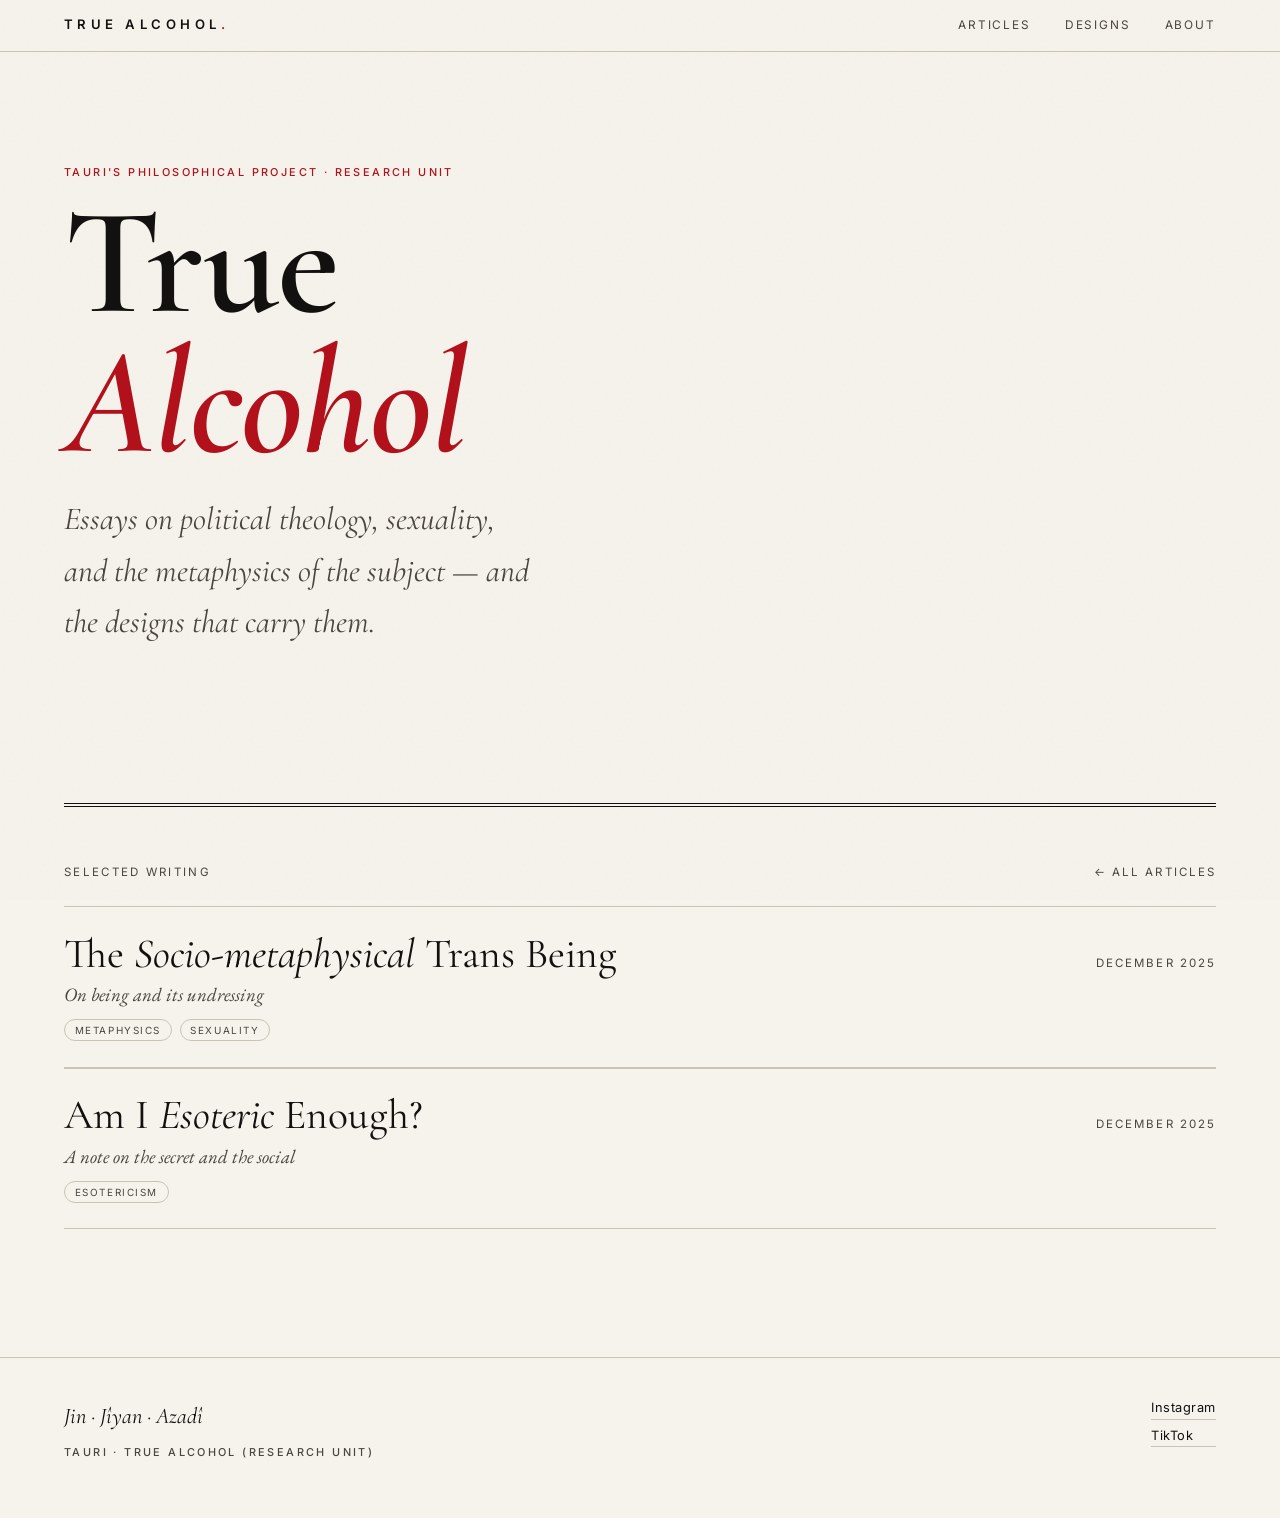
==== index.html @ 100409e3 "m" ====
<!DOCTYPE html>
<html lang="en" data-year="2026">
<head>
  <meta charset="utf-8">
  <meta name="viewport" content="width=device-width, initial-scale=1">
  <title>True Alcohol — Tauri's Philosophical Project</title>
  <meta name="description" content="Tauri's Philosophical Project. Essays, research, and design from the True Alcohol Research Unit.">
  <link rel="preconnect" href="https://fonts.googleapis.com">
  <link rel="preconnect" href="https://fonts.gstatic.com" crossorigin>
  <link href="https://fonts.googleapis.com/css2?family=Cormorant+Garamond:ital,wght@0,400;0,500;0,600;0,700;1,400;1,500;1,600&family=EB+Garamond:ital,wght@0,400;0,500;1,400&family=Inter:wght@400;500;600&family=UnifrakturCook:wght@700&display=swap" rel="stylesheet">
  <link rel="stylesheet" href="assets/css/style.css">
</head>
<body>
  <div id="site-head"></div>

  <main>
    <section class="hero wrap">
      <p class="eyebrow">Tauri's Philosophical Project · Research Unit</p>
      <h1 class="hero__mark">True<br><em>Alcohol</em></h1>
      <p class="hero__sub">Essays on political theology, sexuality, and the metaphysics of the subject — and the designs that carry them.</p>
    </section>

    <div class="wrap">
      <hr class="rule rule--double">
      <div class="creditblock" style="justify-content:space-between">
        <span>Selected Writing</span>
        <span><a class="backlink" href="articles.html" style="border:0">All articles</a></span>
      </div>
      <div id="article-list" data-limit="4" style="margin-top:1.5rem"></div>
    </div>
  </main>

  <div id="site-foot"></div>

  <script src="assets/js/site.js"></script>
  <script src="assets/js/articles.js"></script>
</body>
</html>
---- assets/css/style.css ----
/* =========================================================================
   TRUE ALCOHOL — Tauri's Philosophical Project
   Design system: samizdat / critical-theory zine
   B&W paper base · high-contrast serif · rare red accent · photocopy grain
   ========================================================================= */

:root {
  /* Ink & paper */
  --paper:      #f6f3ec;   /* warm off-white, printed feel */
  --paper-2:    #efeade;   /* slightly deeper panel        */
  --ink:        #131110;   /* near-black text              */
  --ink-soft:   #4a453f;   /* secondary text               */
  --hair:       #cbc4b5;   /* hairline rules               */
  --red:        #b3111b;   /* the one accent               */

  /* Inverted (dark) surfaces */
  --void:       #0b0a09;
  --void-ink:   #ece7dc;
  --void-hair:  #33302b;

  /* Type */
  --display: "Cormorant Garamond", Georgia, "Times New Roman", serif;
  --body:    "EB Garamond", Georgia, "Times New Roman", serif;
  --meta:    "Inter", ui-sans-serif, system-ui, "Helvetica Neue", Arial, sans-serif;
  --fraktur: "UnifrakturCook", var(--display);

  --measure: 40rem;        /* reading column width */
  --gutter:  clamp(1.25rem, 4vw, 3rem);
  --maxw:    72rem;
}

/* ------------------------------------------------------------------ reset */
*, *::before, *::after { box-sizing: border-box; }
html { -webkit-text-size-adjust: 100%; }
body {
  margin: 0;
  background: var(--paper);
  color: var(--ink);
  font-family: var(--body);
  font-size: clamp(1.02rem, 0.55vw + 0.9rem, 1.18rem);
  line-height: 1.62;
  font-feature-settings: "liga" 1, "onum" 1, "kern" 1;
  text-rendering: optimizeLegibility;
  -webkit-font-smoothing: antialiased;
}
img { max-width: 100%; height: auto; display: block; }
a { color: inherit; }
h1, h2, h3, h4 { font-family: var(--display); font-weight: 600; line-height: 1.06; margin: 0; }
p { margin: 0 0 1.1em; }

/* photocopy grain overlay -------------------------------------------------- */
body::after {
  content: "";
  position: fixed; inset: 0;
  pointer-events: none;
  z-index: 9999;
  opacity: .045;
  mix-blend-mode: multiply;
  background-image: url("data:image/svg+xml,%3Csvg xmlns='http://www.w3.org/2000/svg' width='160' height='160'%3E%3Cfilter id='n'%3E%3CfeTurbulence type='fractalNoise' baseFrequency='0.9' numOctaves='2' stitchTiles='stitch'/%3E%3C/filter%3E%3Crect width='100%25' height='100%25' filter='url(%23n)'/%3E%3C/svg%3E");
}

/* ---------------------------------------------------------------- layout */
.wrap { width: min(100% - 2 * var(--gutter), var(--maxw)); margin-inline: auto; }
.measure { max-width: var(--measure); }
.stack > * + * { margin-top: var(--flow, 1.1rem); }

/* meta / eyebrow / credit text ------------------------------------------- */
.meta, .eyebrow, .credit {
  font-family: var(--meta);
  font-weight: 500;
  letter-spacing: .22em;
  text-transform: uppercase;
  font-size: .68rem;
  color: var(--ink-soft);
}
.eyebrow { color: var(--red); }

/* ------------------------------------------------------------------- nav */
.site-head {
  position: sticky; top: 0; z-index: 100;
  background: color-mix(in srgb, var(--paper) 88%, transparent);
  backdrop-filter: saturate(120%) blur(6px);
  border-bottom: 1px solid var(--hair);
}
.site-head__inner {
  display: flex; align-items: baseline; justify-content: space-between;
  gap: 1rem; padding: .85rem 0;
}
.brand {
  font-family: var(--meta);
  font-weight: 600;
  letter-spacing: .34em;
  text-transform: uppercase;
  font-size: .82rem;
  text-decoration: none;
  white-space: nowrap;
}
.brand .dot { color: var(--red); }
.nav { display: flex; gap: clamp(.9rem, 3vw, 2.1rem); align-items: baseline; }
.nav a {
  font-family: var(--meta);
  font-size: .74rem;
  letter-spacing: .16em;
  text-transform: uppercase;
  text-decoration: none;
  color: var(--ink-soft);
  padding-bottom: 2px;
  border-bottom: 1px solid transparent;
  transition: color .15s, border-color .15s;
}
.nav a:hover, .nav a[aria-current="page"] { color: var(--ink); border-color: var(--red); }

/* ---------------------------------------------------------------- footer */
.site-foot {
  margin-top: clamp(4rem, 10vw, 8rem);
  border-top: 1px solid var(--hair);
  padding: 2.5rem 0 3.5rem;
}
.site-foot__inner { display: flex; flex-wrap: wrap; gap: 1.5rem 3rem; justify-content: space-between; align-items: flex-start; }
.site-foot .slogan { font-family: var(--display); font-style: italic; font-size: 1.4rem; }
.site-foot a { text-decoration: none; border-bottom: 1px solid var(--hair); }
.site-foot a:hover { border-color: var(--red); }
.foot-links { display: flex; flex-direction: column; gap: .35rem; font-family: var(--meta); font-size: .8rem; letter-spacing: .04em; }

/* ------------------------------------------------------------- hero/home */
.hero { padding: clamp(3rem, 9vw, 7rem) 0 clamp(2rem, 5vw, 4rem); }
.hero__mark {
  font-family: var(--display);
  font-weight: 600;
  font-size: clamp(3.2rem, 13vw, 9.5rem);
  line-height: .92;
  letter-spacing: -.01em;
  margin: 0;
}
.hero__mark em { font-style: italic; color: var(--red); }
.hero__sub {
  font-family: var(--display); font-style: italic;
  font-size: clamp(1.3rem, 3vw, 2rem);
  color: var(--ink-soft);
  max-width: 34ch;
  margin-top: 1.2rem;
}
.rule { height: 1px; background: var(--hair); border: 0; margin: clamp(2rem,5vw,3.5rem) 0; }
.rule--double { height: 4px; border-top: 1px solid var(--ink); border-bottom: 1px solid var(--ink); background: transparent; }

/* credit block (signature) ------------------------------------------------ */
.creditblock {
  display: flex; flex-wrap: wrap; gap: .4rem 1.2rem; align-items: center;
  font-family: var(--meta); font-size: .72rem; letter-spacing: .2em; text-transform: uppercase;
  color: var(--ink-soft);
}
.creditblock .sep { color: var(--red); }

/* ---------------------------------------------------------- article list */
.entry-list { list-style: none; margin: 0; padding: 0; }
.entry {
  display: grid;
  grid-template-columns: 1fr auto;
  gap: .3rem 2rem;
  align-items: baseline;
  padding: 1.6rem 0;
  border-bottom: 1px solid var(--hair);
  text-decoration: none;
  color: inherit;
}
.entry:first-child { border-top: 1px solid var(--hair); }
.entry__title { font-family: var(--display); font-size: clamp(1.6rem, 4vw, 2.6rem); line-height: 1.02; transition: color .15s; }
.entry:hover .entry__title { color: var(--red); }
.entry__title em { font-style: italic; }
.entry__date { font-family: var(--meta); font-size: .72rem; letter-spacing: .18em; text-transform: uppercase; color: var(--ink-soft); text-align: right; white-space: nowrap; }
.entry__sub { grid-column: 1 / -1; font-style: italic; color: var(--ink-soft); max-width: 60ch; margin: 0; }
.entry__tags { grid-column: 1 / -1; display: flex; gap: .5rem; flex-wrap: wrap; margin-top: .25rem; }
.tag { font-family: var(--meta); font-size: .62rem; letter-spacing: .16em; text-transform: uppercase; color: var(--ink-soft); border: 1px solid var(--hair); border-radius: 999px; padding: .12rem .6rem; }

/* --------------------------------------------------------- article page */
.article-head { padding: clamp(2.5rem, 7vw, 5rem) 0 0; }
.article-title {
  font-family: var(--display);
  font-size: clamp(2.4rem, 7vw, 5rem);
  line-height: 1.0;
  letter-spacing: -.005em;
  margin: .3rem 0 0;
}
.article-title em { font-style: italic; }
.article-sub { font-family: var(--display); font-style: italic; font-size: clamp(1.15rem, 2.5vw, 1.6rem); color: var(--ink-soft); margin-top: .8rem; }
.prose { max-width: var(--measure); margin-inline: auto; }
.prose > * + * { margin-top: 1.15rem; }
.prose h2 { font-size: 1.9rem; margin-top: 2.4rem; }
.prose h3 { font-size: 1.4rem; margin-top: 1.8rem; }
.prose h2 + p, .prose h3 + p { margin-top: .6rem; }
.prose > p:first-of-type::first-letter {
  font-family: var(--display); float: left; font-size: 3.6em; line-height: .72;
  padding: .05em .12em 0 0; color: var(--red); font-weight: 600;
}
.prose blockquote {
  margin: 1.6rem 0; padding-left: 1.4rem; border-left: 2px solid var(--red);
  font-style: italic; color: var(--ink-soft); font-size: 1.1em;
}
.prose a { text-underline-offset: 3px; text-decoration-color: var(--red); }
.prose hr { border: 0; height: 1px; background: var(--hair); margin: 2.4rem 0; }
.prose img { margin: 2rem auto; filter: grayscale(1) contrast(1.05); }
.prose figcaption, .prose img + em { display: block; text-align: center; font-size: .8rem; color: var(--ink-soft); }
.prose code { font-family: ui-monospace, "SF Mono", Menlo, monospace; font-size: .86em; background: var(--paper-2); padding: .1em .35em; }

.backlink { font-family: var(--meta); font-size: .72rem; letter-spacing: .18em; text-transform: uppercase; color: var(--ink-soft); text-decoration: none; }
.backlink:hover { color: var(--red); }
.backlink::before { content: "← "; }

/* ------------------------------------------------------ designs gallery */
.gallery-section { background: var(--void); color: var(--void-ink); margin-top: clamp(2rem,6vw,4rem); }
.gallery-section .site-foot { display: none; }
.gallery-head { padding: clamp(3rem,8vw,6rem) 0 1rem; }
.gallery-head h1 { font-family: var(--display); font-size: clamp(2.6rem,8vw,6rem); }
.gallery-head .eyebrow { color: var(--red); }
.gallery {
  columns: 3 16rem;
  column-gap: 1rem;
  padding-bottom: clamp(3rem,8vw,6rem);
}
.plate {
  break-inside: avoid;
  margin: 0 0 1rem;
  border: 1px solid var(--void-hair);
  background: #000;
  text-decoration: none;
  color: var(--void-ink);
  display: block;
}
.plate img { filter: grayscale(1) contrast(1.08); transition: filter .25s, transform .4s; width: 100%; }
.plate:hover img { filter: grayscale(1) contrast(1.2); transform: scale(1.015); }
.plate__cap { display: flex; justify-content: space-between; gap: 1rem; padding: .6rem .75rem .8rem; border-top: 1px solid var(--void-hair); }
.plate__title { font-family: var(--display); font-style: italic; font-size: 1.05rem; }
.plate__meta { font-family: var(--meta); font-size: .6rem; letter-spacing: .16em; text-transform: uppercase; color: #8a847a; white-space: nowrap; }
.plate--placeholder { display: grid; place-items: center; min-height: 16rem; color: #7a746a; font-family: var(--meta); font-size: .7rem; letter-spacing: .2em; text-transform: uppercase; }

/* ---------------------------------------------------------------- about */
.about-grid { display: grid; grid-template-columns: minmax(0, 1fr) minmax(0, 18rem); gap: clamp(2rem, 6vw, 5rem); align-items: start; }
.about-grid .portrait { border: 1px solid var(--hair); filter: grayscale(1) contrast(1.05); }
.cv h2 { font-family: var(--meta); font-size: .74rem; letter-spacing: .22em; text-transform: uppercase; color: var(--red); border-bottom: 1px solid var(--hair); padding-bottom: .4rem; margin-top: 2rem; }
.cv ul { list-style: none; margin: .8rem 0 0; padding: 0; }
.cv li { display: grid; grid-template-columns: 5.5rem 1fr; gap: 1rem; padding: .35rem 0; }
.cv li .yr { font-family: var(--meta); font-size: .74rem; letter-spacing: .1em; color: var(--ink-soft); }

/* --------------------------------------------------------------- states */
.loading, .empty { font-family: var(--meta); font-size: .8rem; letter-spacing: .1em; color: var(--ink-soft); padding: 2rem 0; }

/* --------------------------------------------------------------- mobile */
@media (max-width: 640px) {
  .site-head__inner { flex-direction: column; gap: .5rem; align-items: flex-start; }
  .about-grid { grid-template-columns: 1fr; }
  .about-grid .portrait { max-width: 15rem; }
  .prose > p:first-of-type::first-letter { font-size: 3em; }
}
@media (prefers-reduced-motion: reduce) {
  * { transition: none !important; }
}
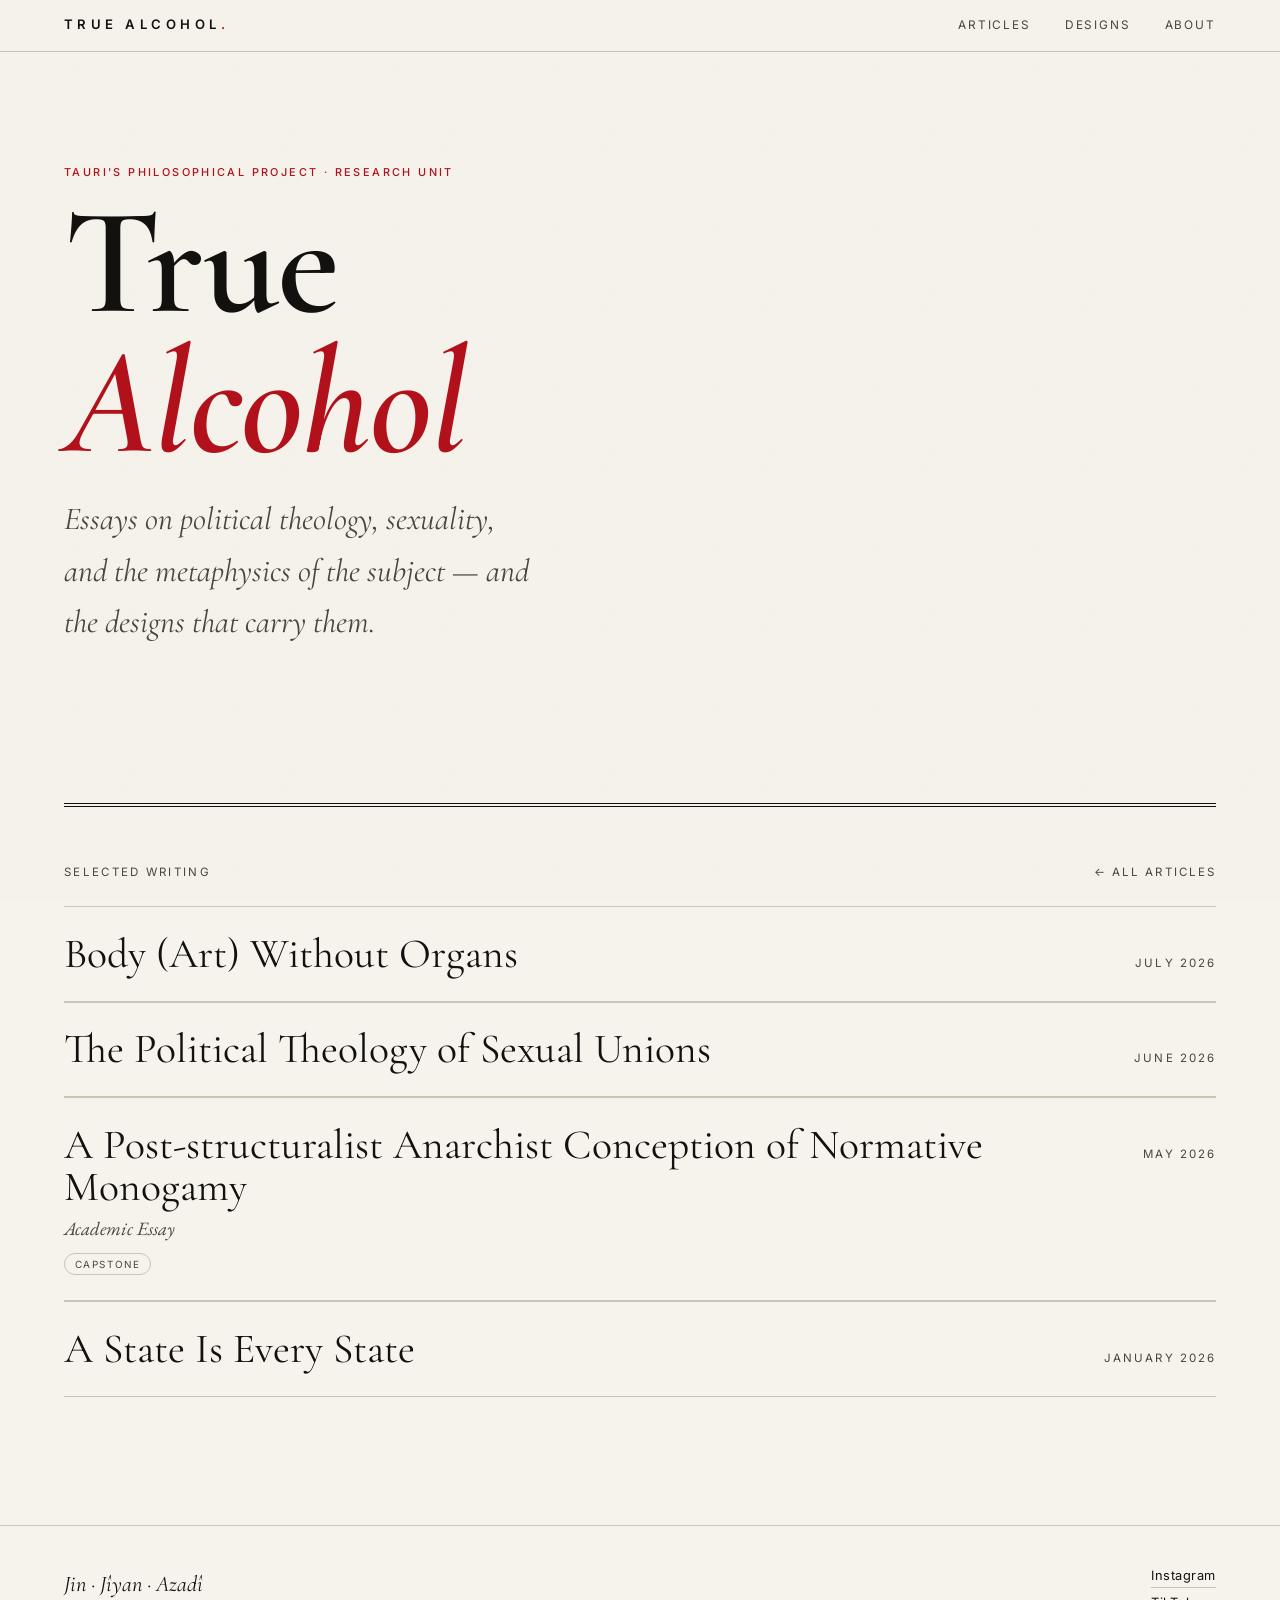
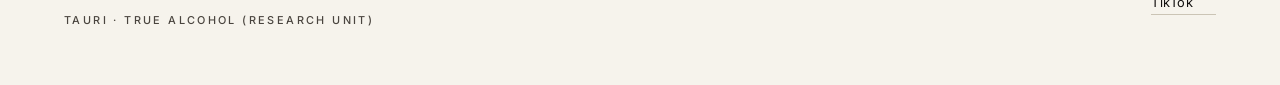
==== commit 8b319bea: "Finalize" ====
--- a/index.html
+++ b/index.html
@@ -4,6 +4,7 @@
   <meta charset="utf-8">
   <meta name="viewport" content="width=device-width, initial-scale=1">
   <title>True Alcohol — Tauri's Philosophical Project</title>
+  <link rel="icon" href="assets/img/portrait.jpg">
   <meta name="description" content="Tauri's Philosophical Project. Essays, research, and design from the True Alcohol Research Unit.">
   <link rel="preconnect" href="https://fonts.googleapis.com">
   <link rel="preconnect" href="https://fonts.gstatic.com" crossorigin>
